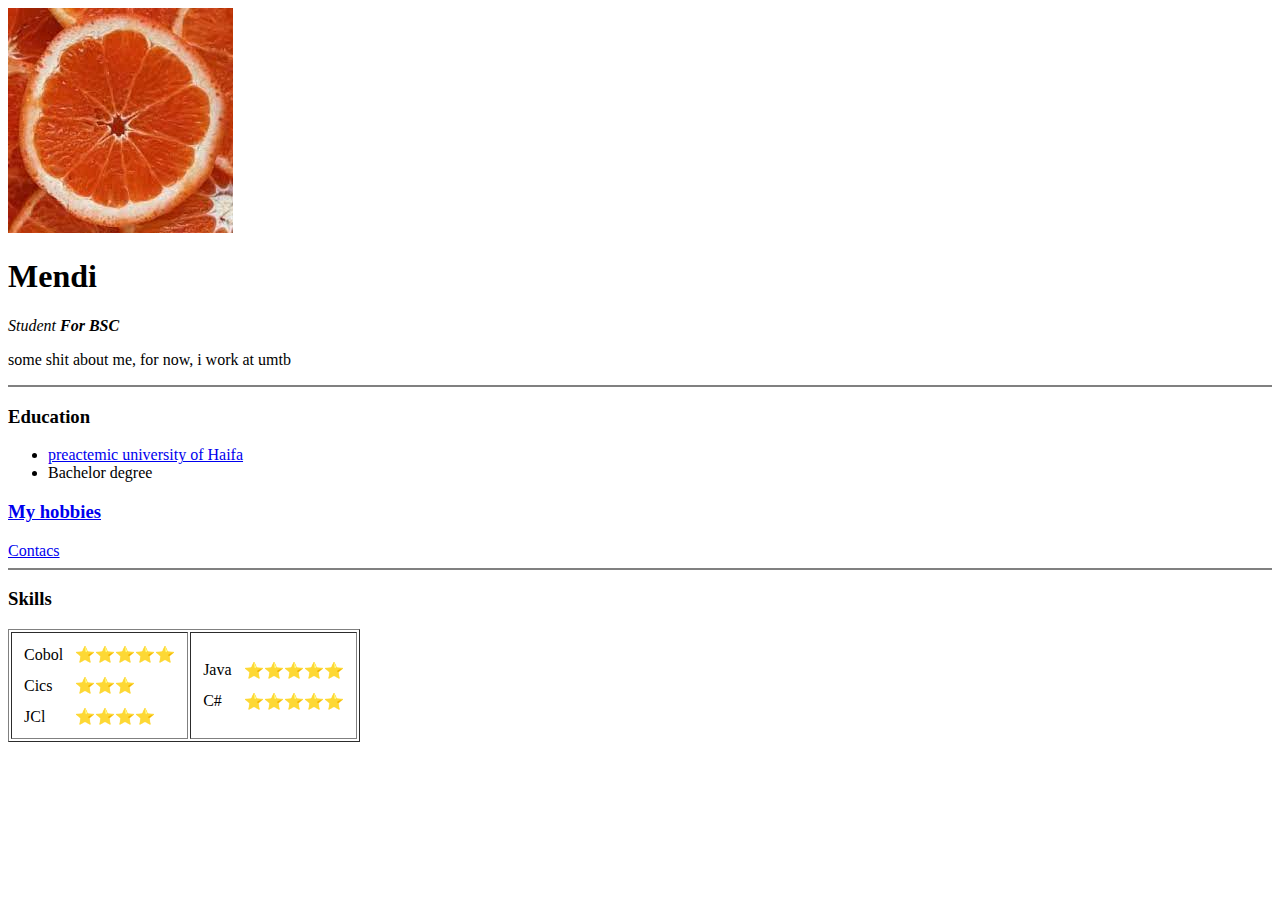
==== index.html @ 561afc5d "Add initial CV website files" ====
<!DOCTYPE html>
<html lang="en" dir="ltr">

<head>
  <meta charset="utf-8">
  <title>Mendi's Personal Site</title>
</head>

<body>
  <img src="image.jpg" alt="images">
  <h1>Mendi</h1>
  <p><em>Student<strong> For BSC </strong></em> </p>
  <p>some shit about me, for now, i work at umtb </p>
  <hr noshade>
  <h3>Education</h3>
  <ul>
    <li><a href="https://www.haifa.ac.il/?lang=en">preactemic university of Haifa </a></li>
    <li>Bachelor degree</li>
  </ul>
  <h3><a href="hobbies.html">My hobbies</a></h3>
  <a href="contacs.html">Contacs</a>
  <hr noshade>
  <h3>Skills</h3>

  <table border="1" >
      <tr>
        <td>
          <table cellspacing="10px">
            <tr>
              <td>Cobol </td>
              <td>⭐⭐⭐⭐⭐</td>
            </tr>
            <tr>
              <td>Cics</td>
              <td>⭐⭐⭐</td>
            </tr>
            <tr>
              <td>JCl</td>
              <td>⭐⭐⭐⭐</td>
            </tr>

          </table >
        </td>
        <td>
          <table cellspacing="10px">
            <tr>
              <td>Java </td>
              <td>⭐⭐⭐⭐⭐</td>
            </tr>
            <tr>
              <td>C# </td>
              <td>⭐⭐⭐⭐⭐</td>
            </tr>
          </table>
        </td>
      </tr>
  </table>

</body>

</html>
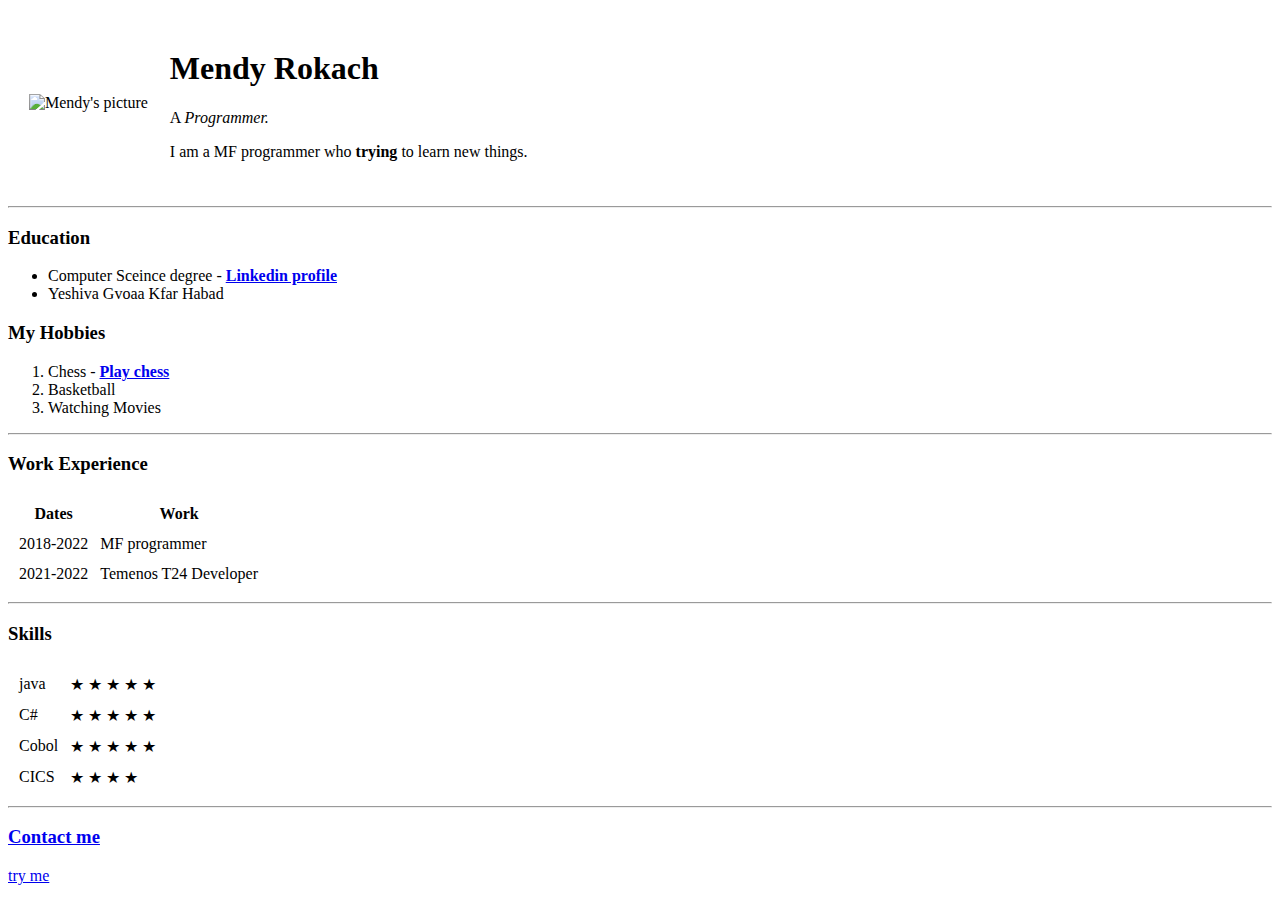
==== commit 27fecefc: "added initial cv fies" ====
--- a/index.html
+++ b/index.html
@@ -3,59 +3,72 @@
 
 <head>
   <meta charset="utf-8">
-  <title>Mendi's Personal Site</title>
+  <title>Mendy's personal site</title>
 </head>
 
 <body>
-  <img src="image.jpg" alt="images">
-  <h1>Mendi</h1>
-  <p><em>Student<strong> For BSC </strong></em> </p>
-  <p>some shit about me, for now, i work at umtb </p>
-  <hr noshade>
+  <table cellspacing="20">
+    <td> <img src="images/mendy profile picture.png" alt="Mendy's picture" width="145">
+    </td>
+    <td>
+      <h1>Mendy Rokach</h1>
+      <p>A <em>Programmer.</em></p>
+      <p>I am a MF programmer who <strong>trying</strong> to learn new things.</p>
+    </td>
+  </table>
+
+  <hr>
   <h3>Education</h3>
   <ul>
-    <li><a href="https://www.haifa.ac.il/?lang=en">preactemic university of Haifa </a></li>
-    <li>Bachelor degree</li>
+    <li>Computer Sceince degree - <a href="https://www.linkedin.com/in/mendy-rokach-50957018b"><strong>Linkedin profile</strong></a></li>
+    <li>Yeshiva Gvoaa Kfar Habad</li>
   </ul>
-  <h3><a href="hobbies.html">My hobbies</a></h3>
-  <a href="contacs.html">Contacs</a>
-  <hr noshade>
+  <h3>My Hobbies</h3>
+  <ol>
+    <li>Chess - <a href="https://lichess.org/"><strong>Play chess</strong></a></li>
+    <li>Basketball</li>
+    <li>Watching Movies</li>
+  </ol>
+  <hr>
+  <h3>Work Experience</h3>
+  <table cellspacing="10px">
+    <thead>
+      <th>Dates</th>
+      <th>Work</th>
+    </thead>
+    <tr>
+      <td>2018-2022</td>
+      <td>MF programmer</td>
+    </tr>
+    <tr>
+      <td>2021-2022</td>
+      <td>Temenos T24 Developer</td>
+    </tr>
+  </table>
+  <hr>
   <h3>Skills</h3>
 
-  <table border="1" >
-      <tr>
-        <td>
-          <table cellspacing="10px">
-            <tr>
-              <td>Cobol </td>
-              <td>⭐⭐⭐⭐⭐</td>
-            </tr>
-            <tr>
-              <td>Cics</td>
-              <td>⭐⭐⭐</td>
-            </tr>
-            <tr>
-              <td>JCl</td>
-              <td>⭐⭐⭐⭐</td>
-            </tr>
-
-          </table >
-        </td>
-        <td>
-          <table cellspacing="10px">
-            <tr>
-              <td>Java </td>
-              <td>⭐⭐⭐⭐⭐</td>
-            </tr>
-            <tr>
-              <td>C# </td>
-              <td>⭐⭐⭐⭐⭐</td>
-            </tr>
-          </table>
-        </td>
-      </tr>
+  <table cellspacing="10px">
+    <tr>
+      <td>java</td>
+      <td>&#9733 &#9733 &#9733 &#9733 &#9733</td>
+    </tr>
+    <tr>
+      <td>C#</td>
+      <td>&#9733 &#9733 &#9733 &#9733 &#9733</td>
+    </tr>
+    <tr>
+      <td>Cobol</td>
+      <td>&#9733 &#9733 &#9733 &#9733 &#9733</td>
+    </tr>
+    <tr>
+      <td>CICS</td>
+      <td>&#9733 &#9733 &#9733 &#9733</td>
+    </tr>
   </table>
-
+  <hr>
+  <h3><a href="contact.html">Contact me</a></h3>
+  <a href="test.html">try me</a>
 </body>
 
 </html>
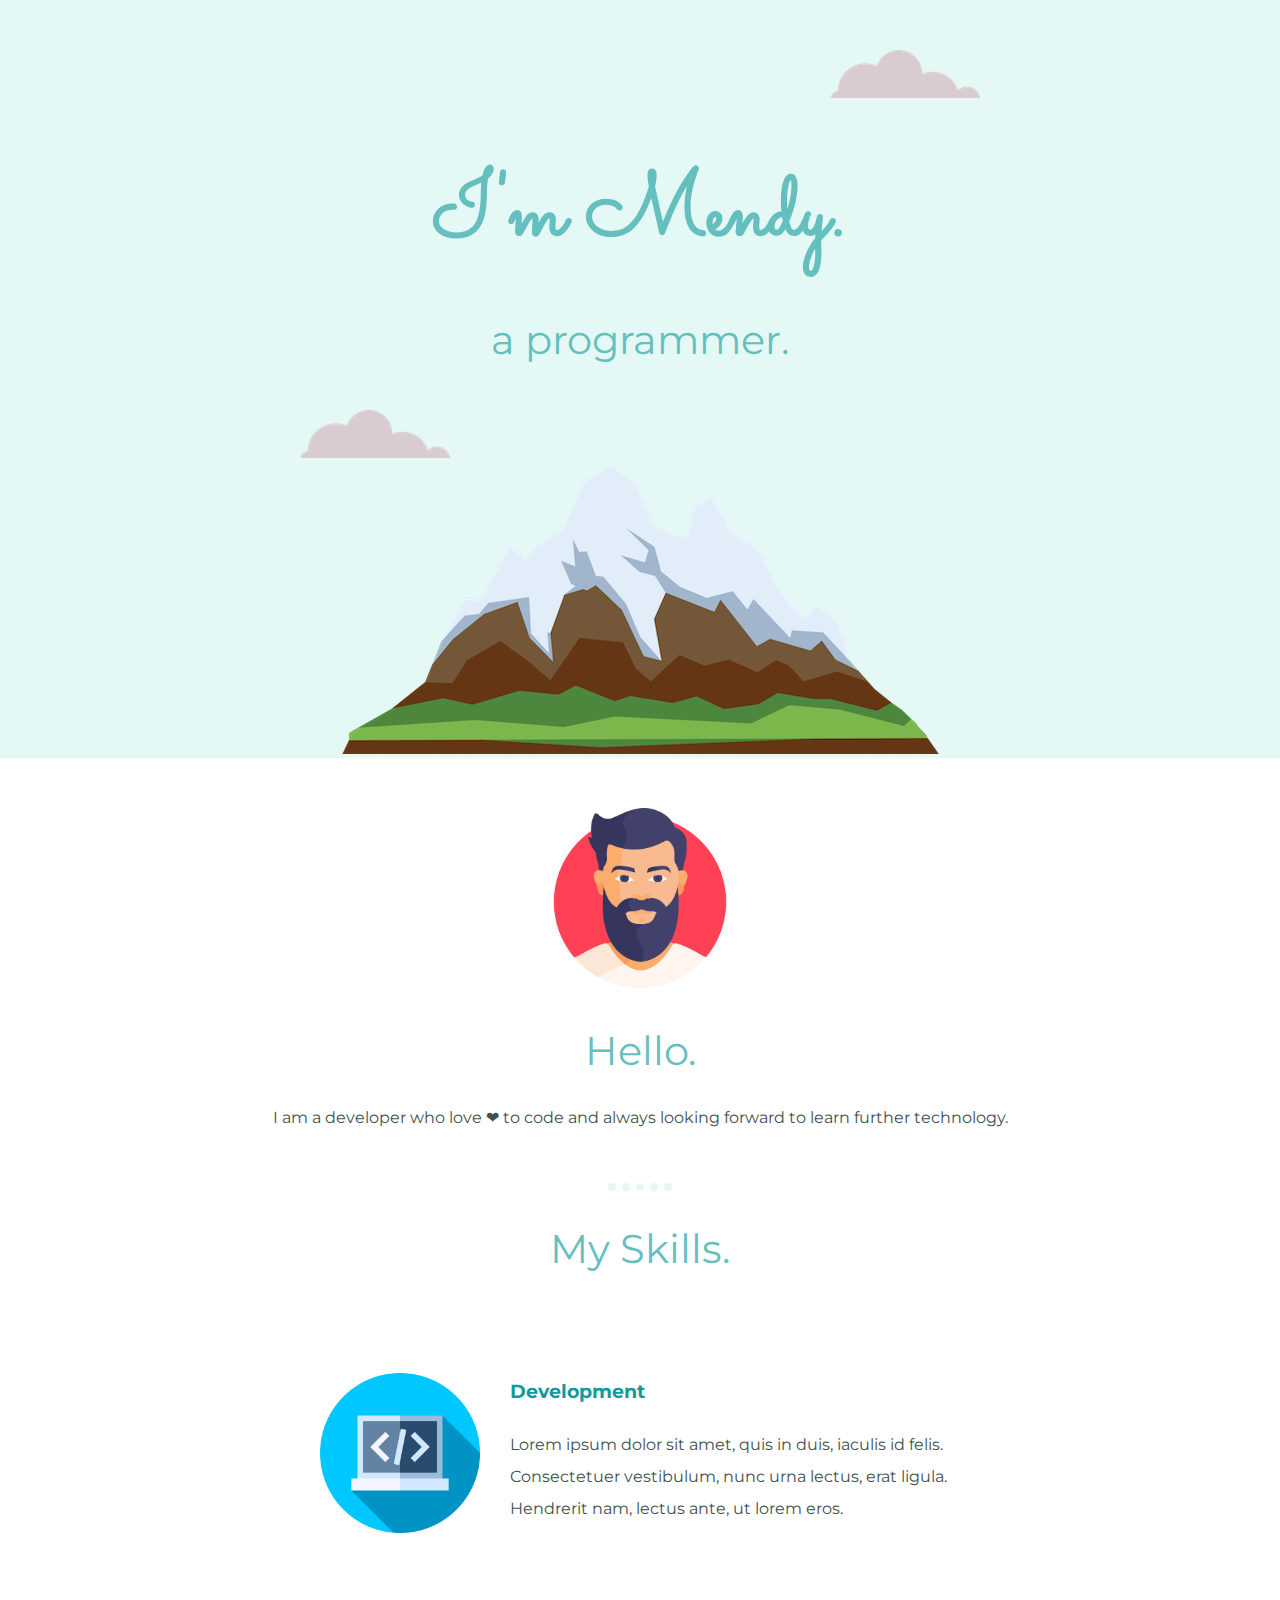
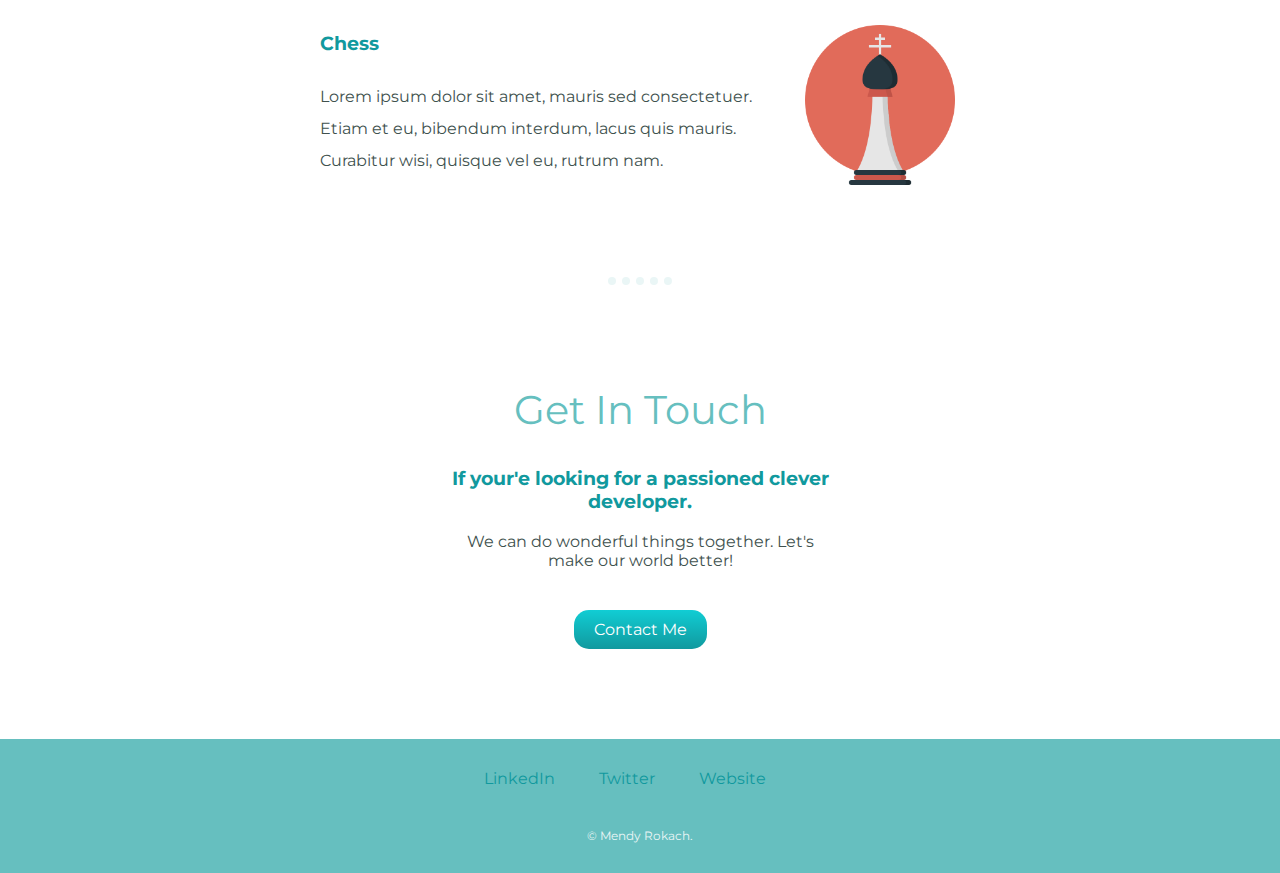
==== commit f4028eca: "Add files via upload" ====
--- a/index.html
+++ b/index.html
@@ -3,72 +3,64 @@
 
 <head>
   <meta charset="utf-8">
-  <title>Mendy's personal site</title>
+  <title>Mendy's Personal Site</title>
+  <link rel="stylesheet" href="css/styles.css">
+  <link rel="icon" href="favicon.ico">
+  <link rel="preconnect" href="https://fonts.googleapis.com">
+  <link rel="preconnect" href="https://fonts.gstatic.com" crossorigin>
+  <link href="https://fonts.googleapis.com/css2?family=Montserrat&family=Sacramento&display=swap" rel="stylesheet">
+
 </head>
 
 <body>
-  <table cellspacing="20">
-    <td> <img src="images/mendy profile picture.png" alt="Mendy's picture" width="145">
-    </td>
-    <td>
-      <h1>Mendy Rokach</h1>
-      <p>A <em>Programmer.</em></p>
-      <p>I am a MF programmer who <strong>trying</strong> to learn new things.</p>
-    </td>
-  </table>
+  <div class="top-container">
+    <img class="top-cloud" src="images/cloud.png" alt="cloud">
 
-  <hr>
-  <h3>Education</h3>
-  <ul>
-    <li>Computer Sceince degree - <a href="https://www.linkedin.com/in/mendy-rokach-50957018b"><strong>Linkedin profile</strong></a></li>
-    <li>Yeshiva Gvoaa Kfar Habad</li>
-  </ul>
-  <h3>My Hobbies</h3>
-  <ol>
-    <li>Chess - <a href="https://lichess.org/"><strong>Play chess</strong></a></li>
-    <li>Basketball</li>
-    <li>Watching Movies</li>
-  </ol>
-  <hr>
-  <h3>Work Experience</h3>
-  <table cellspacing="10px">
-    <thead>
-      <th>Dates</th>
-      <th>Work</th>
-    </thead>
-    <tr>
-      <td>2018-2022</td>
-      <td>MF programmer</td>
-    </tr>
-    <tr>
-      <td>2021-2022</td>
-      <td>Temenos T24 Developer</td>
-    </tr>
-  </table>
-  <hr>
-  <h3>Skills</h3>
+    <h1>I'm Mendy.</h1>
+    <h2>a programmer.</h2>
 
-  <table cellspacing="10px">
-    <tr>
-      <td>java</td>
-      <td>&#9733 &#9733 &#9733 &#9733 &#9733</td>
-    </tr>
-    <tr>
-      <td>C#</td>
-      <td>&#9733 &#9733 &#9733 &#9733 &#9733</td>
-    </tr>
-    <tr>
-      <td>Cobol</td>
-      <td>&#9733 &#9733 &#9733 &#9733 &#9733</td>
-    </tr>
-    <tr>
-      <td>CICS</td>
-      <td>&#9733 &#9733 &#9733 &#9733</td>
-    </tr>
-  </table>
-  <hr>
-  <h3><a href="contact.html">Contact me</a></h3>
-  <a href="test.html">try me</a>
+    <img class="bottom-cloud" src="images/cloud.png" alt="cloud">
+    <img src="images/mountain.png" alt="mountain">
+  </div>
+
+  <div class="middle-container">
+    <div class="profile">
+      <img class="profile-pic" src="images/man.png" alt="profile" >
+      <h2>Hello.</h2>
+      <p>I am a developer who love &#10084 to code and always looking forward to learn further technology.</p>
+    </div>
+    <hr>
+    <div class="skills">
+      <h2>My Skills.</h2>
+      <div class="skill-row">
+        <img class="code-img" src="images/programming.png" alt="skill1">
+        <h3>Development</h3>
+        <p>Lorem ipsum dolor sit amet, quis in duis, iaculis id felis. Consectetuer vestibulum, nunc urna lectus, erat ligula. Hendrerit nam, lectus ante, ut lorem eros.</p>
+      </div>
+      <div class="skill-row">
+        <img class="chess-img" src="images/queen.png" alt="skill2">
+        <h3>Chess</h3>
+        <p>Lorem ipsum dolor sit amet, mauris sed consectetuer. Etiam et eu, bibendum interdum, lacus quis mauris. Curabitur wisi, quisque vel eu, rutrum nam.</p>
+      </div>
+    </div>
+    <hr>
+    <div class="contact-me">
+      <h2>Get In Touch</h2>
+      <h3>If your'e looking for a passioned clever developer.</h3>
+      <p>We can do wonderful things together. Let's make our world better! </p>
+      <div class="contact-me-button-div">
+        <a class="contact-me-button" href="mailto:name@email.com">Contact Me</a>
+      </div>
+    </div>
+  </div>
+
+  <div class="bottom-container">
+    <a class="footer-link" href="https://www.linkedin.com/">LinkedIn</a>
+    <a class="footer-link" href="https://twitter.com/">Twitter</a>
+    <a class="footer-link" href="https://www.appbrewery.co/">Website</a>
+    <p class="footer-p">© Mendy Rokach.</p>
+  </div>
+
 </body>
 
 </html>
--- a/css/styles.css
+++ b/css/styles.css
@@ -0,0 +1,125 @@
+body {
+  margin: 0;
+  text-align: center;
+  font-family: 'Montserrat', sans-serif;
+   color: #40514E;
+}
+
+
+
+h1 {
+  font-family: 'Sacramento', cursive;
+  font-size: 5.625rem;
+  margin: 50px auto 0 auto;
+  color: #66BFBF;
+}
+
+hr {
+  border-style: dotted none none none;
+  border-width: 0.5rem;
+  width: 5%;
+  border-color: #EAF6F6;
+}
+
+h2 {
+  font-family: 'Montserrat', sans-serif;
+  font-size: 2.5rem;
+  color: #66BFBF;
+  font-weight: normal;
+}
+
+h3 {
+  font-family: 'Montserrat', sans-serif;
+  color: #11999E;
+}
+
+.top-container {
+  background-color: #E4F9F5;
+  padding-top: 100px;
+  position: relative;
+}
+
+.middle-container {}
+
+.bottom-container {
+  background-color: #66BFBF;
+  padding: 30px 0 30px 0;
+}
+
+.top-cloud {
+  position: absolute;
+  top: 50px;
+  right: 300px;
+}
+
+.bottom-cloud {
+  position: absolute;
+  left: 300px;
+  bottom: 300px;
+}
+
+.profile {
+  margin-bottom: 3.5rem;
+}
+
+.profile-pic {
+  margin-top: 50px;
+  height: 180px;
+  width: 180px;
+}
+
+.skill-row {
+  margin: 100px auto 100px auto;
+  width: 50%;
+  text-align: left;
+  line-height: 2;
+}
+
+.code-img {
+  width: 25%;
+  float: left;
+  margin-right: 30px;
+}
+
+.chess-img {
+  width: 25%;
+  float: right;
+  margin-left: 30px;
+}
+
+.contact-me {
+  margin: 100px auto 100px auto;
+  width: 30%;
+}
+.contact-me-button-div{
+  margin-top: 50px;
+}
+
+.contact-me-button {
+  background-image: linear-gradient(#11cdd4,  #11999e);
+  border-radius: 15px;
+  color: white;
+  padding: 10px 20px 10px 20px;
+  text-decoration: none;
+}
+
+.contact-me-button:hover {
+  background-image: linear-gradient(#30e3cb, #2bc4ad);
+}
+
+.footer-link{
+  color:#11999E;
+  text-decoration: none;
+  margin: 0 35px 0 5px;
+
+}
+.footer-link:hover{
+  color: #EAF6F6;
+}
+
+.footer-p{
+  color: #EAF6F6;
+  margin-top: 40px;
+  margin-bottom: 0px;
+  font-size: 0.75rem;
+}
